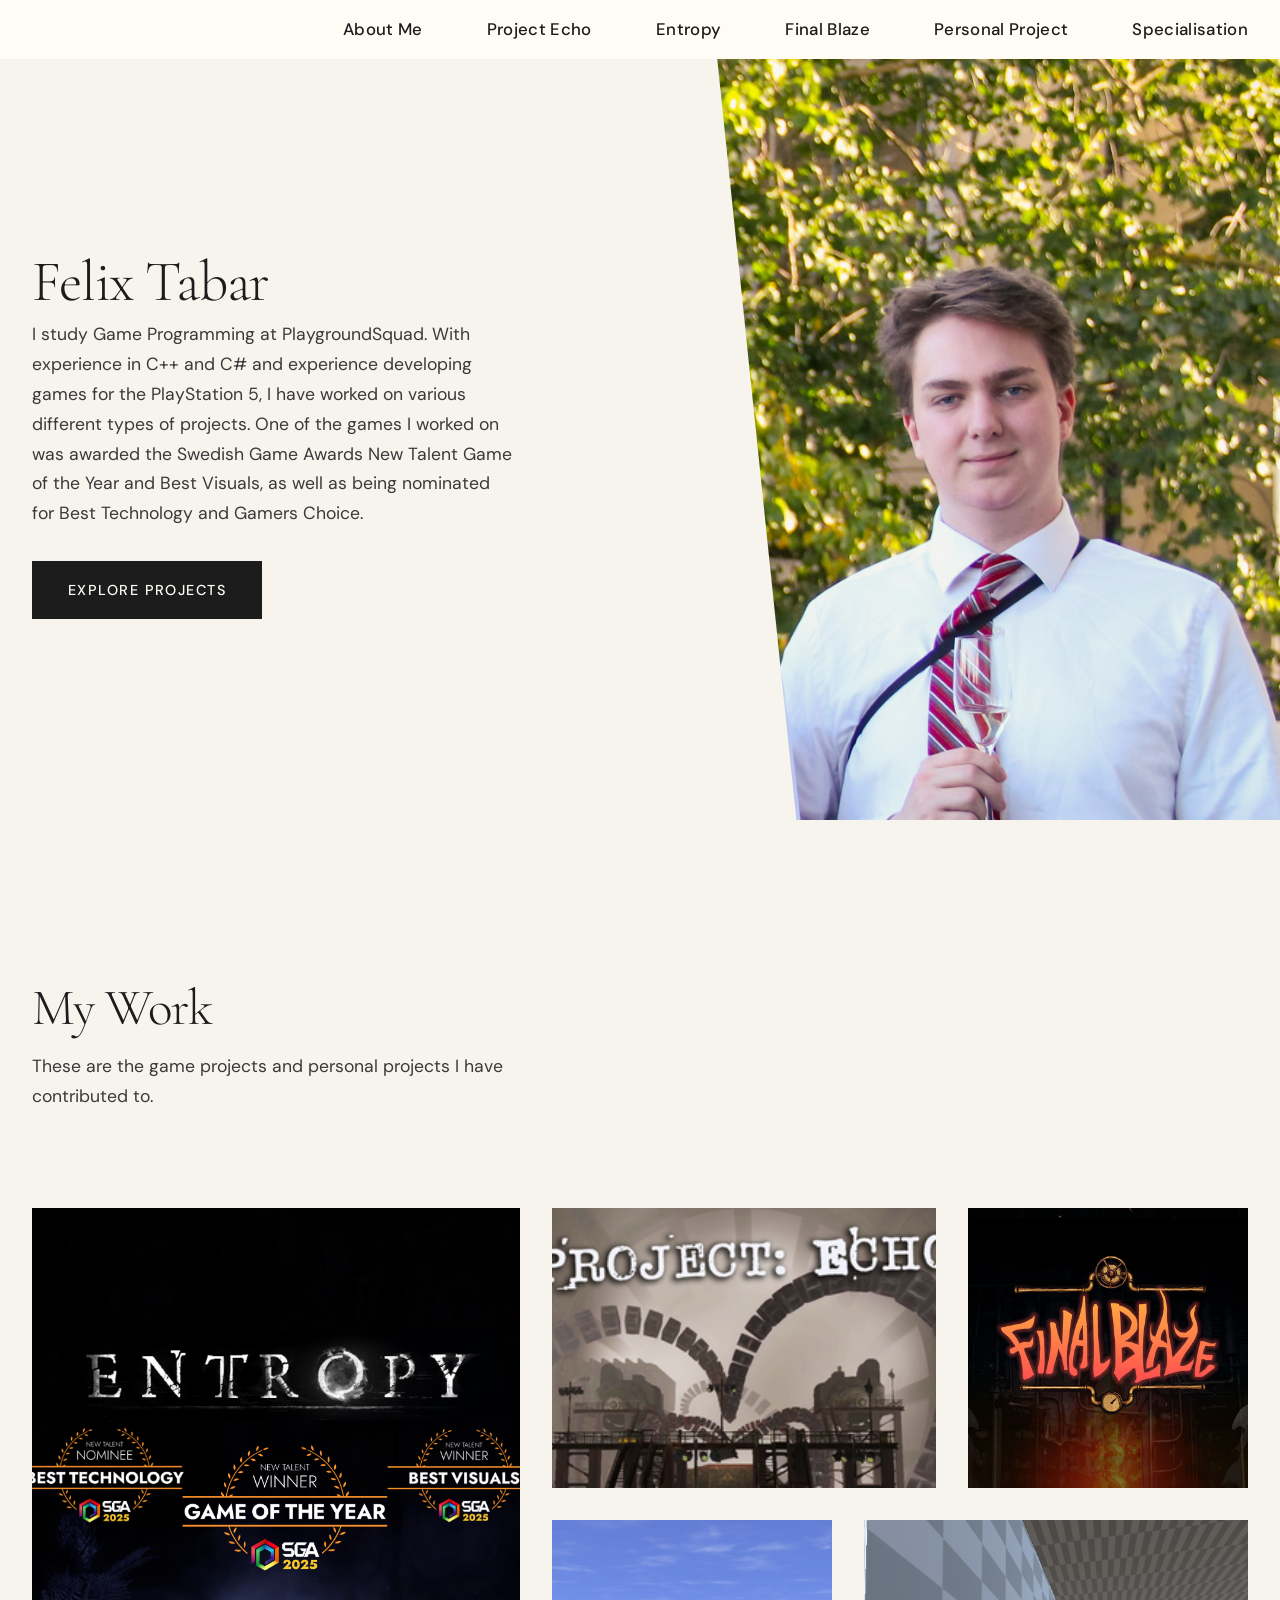
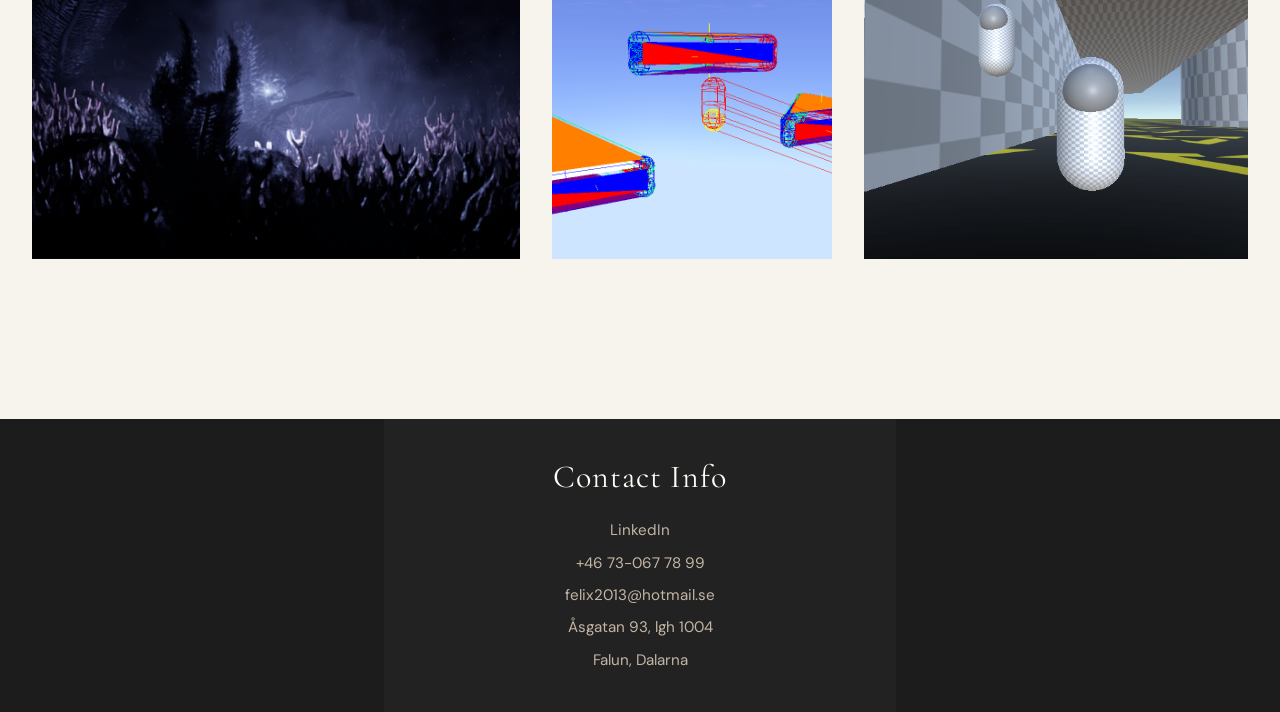
==== index.html @ aaba95ac "moved all files out from folder" ====
<!DOCTYPE html>
<html lang="en">
<head>
    <meta charset="UTF-8">
    <meta name="viewport" content="width=device-width, initial-scale=1.0">
    <title>Felix Tabar - Portfolio</title>
    
    <!-- Google Fonts -->
    <link rel="preconnect" href="https://fonts.googleapis.com">
    <link rel="preconnect" href="https://fonts.gstatic.com" crossorigin>
    <link href="https://fonts.googleapis.com/css2?family=Cormorant+Garamond:ital,wght@0,300;0,400;0,500;0,600;1,300;1,400&family=DM+Sans:ital,wght@0,400;0,500;0,600;1,400&display=swap" rel="stylesheet">
    <link rel="stylesheet" href="style.css">
    <!--

-->
</head>
<body>
    <!-- Header -->
    <header class="site-header" id="header">
        <div class="container">
            <nav class="nav-main">
                <a href="#">About Me</a>
                <a href="echo/index.html">Project Echo</a>
                <a href="entropy/index.html">Entropy</a>
                <a href="blaze/index.html">Final Blaze</a>
                <a href="personal-project/index.html">Personal Project</a>
                <a href="specialisation/index.html">Specialisation</a>
            </nav>
        </div>
    </header>
    
    <!-- Hero Section -->
    <section class="hero">
        <div class="hero-content">
            <h1 class="heading-display hero-title">
                Felix Tabar
            </h1>
            <p class="text-body hero-description">
                I study Game Programming at PlaygroundSquad.
                With experience in C++ and C# and experience developing games for the PlayStation 5, I have worked on various different types of projects.
                One of the games I worked on was awarded the Swedish Game Awards New Talent Game of the Year and Best Visuals,
                as well as being nominated for Best Technology and Gamers Choice.
            </p>
            <div class="hero-actions">
                <a href="#collections" class="btn-primary">Explore Projects</a>
            </div>
        </div>
        <div class="hero-image">
            <img src="images/felix.jpg" 
                alt="Mugshot">
        </div>
    </section>

    <!-- Collections -->
    <section class="collections" id="collections">
        <div class="container">
            <div class="section-header">
                <div class="section-header-left">
                    <h2 class="heading-display section-title">My Work</h2>
                    <p class="text-body section-subtitle">
                        These are the game projects and personal projects I have contributed to.
                    </p>
                </div>
            </div>
            
            <div class="collections-grid">
                <div class="collection-item">
                    <div class="collection-image">
                        <img src="images/entropy-banner3.png" 
                             alt="Entropy">
                    </div>
                    <a href="entropy/index.html">
                        <div class="collection-overlay">
                            <h3 class="collection-name">Entropy</h3>
                            <p class="collection-count">Second game project - Unreal Engine</p>
                        </div>
                    </a>
                </div>
                
                <div class="collection-item">
                    <div class="collection-image">
                        <img src="images/echo-banner-low.png"
                            alt="Project Echo">
                    </div>
                    <a href="echo/index.html">
                        <div class="collection-overlay">
                            <h3 class="collection-name">Project Echo</h3>
                            <p class="collection-count">First game project - TenGine</p>
                        </div>
                    </a>
                </div>
                
                <div class="collection-item">
                    <div class="collection-image">
                        <img src="images/blaze-banner2.jpg" 
                             alt="Final Blaze">
                    </div>
                    <a href="blaze/index.html">
                        <div class="collection-overlay">
                            <h3 class="collection-name">Final Blaze</h3>
                            <p class="collection-count">Third game project - Unity</p>
                        </div>
                    </a>
                </div>
                
                <div class="collection-item">
                    <div class="collection-image">
                        <img src="images/specialisation-banner.png" 
                             alt="Specialisation">
                    </div>
                    
                    <a href="specialisation/index.html">
                        <div class="collection-overlay">
                            <h3 class="collection-name">Advanced Collision</h3>
                            <p class="collection-count">Specialisation - TenGine</p>
                        </div>
                    </a>
                </div>
                
                <div class="collection-item">
                    <div class="collection-image">
                        <img src="images/personal-project-banner.png" 
                             alt="Personal Project">
                    </div>
                    <a href="personal-project/index.html">
                        <div class="collection-overlay">
                            <h3 class="collection-name">Multiplayer Movement Demo</h3>
                            <p class="collection-count">Personal Project - Unity</p>
                        </div>
                    </a>
                </div>
            </div>
        </div>
    </section>
    
    <footer class="site-footer">
            <div class="footer-brand">
                <p class="footer-logo">Contact Info</p>
                <div class="footer-contact-info">
                    <p><a href="https://www.linkedin.com/in/felix-tabar-360894291/">LinkedIn</a></p>
                    <p><a href="tel:+46730677899">+46 73-067 78 99</a></p>
                    <p><a href="mailto:felix2013@hotmail.se">felix2013@hotmail.se</a></p>
                    <p>Åsgatan 93, lgh 1004</p>
                    <p>Falun, Dalarna</p>
                </div>
            </div>
    </footer>

</body>
</html>
---- style.css ----
@charset "utf-8";

:root {
	--color-cream: #FFFBF5;
	--color-ivory: #F7F3ED;
	--color-warm-white: #FEFCF9;
	--color-gold: #B8860B;
	--color-gold-light: #D4A853;
	--color-gold-dark: #8B6914;
	--color-charcoal: #1C1C1C;
	--color-charcoal-soft: #3A3A3A;
	--color-taupe: #A69080;
	--color-taupe-light: #C4B5A5;

	--font-display: 'Cormorant Garamond', Georgia, serif;
	--font-body: 'DM Sans', -apple-system, sans-serif;

	--space-xs: 0.5rem;
	--space-sm: 1rem;
	--space-md: 2rem;
	--space-lg: 4rem;
	--space-xl: 6rem;
	--space-2xl: 10rem;
}

*,
*::before,
*::after {
	margin: 0;
	padding: 0;
	box-sizing: border-box;
}

hr
{
	border-style: solid;
	
	margin-top: var(--space-md);
	margin-bottom: var(--space-md);
	
	margin-left: var(--space-md);
	margin-right: var(--space-md);
}

html {
	scroll-behavior: smooth;
}

body {
	font-family: var(--font-body);
	font-size: 18px;
	line-height: 1.6;
	color: var(--color-charcoal);
	background-color: var(--color-cream);
	-webkit-font-smoothing: antialiased;
}

img {
	max-width: 100%;
	height: auto;
	display: block;
}

a {
	color: inherit;
	text-decoration: none;
}

/* Typography */
.heading-display {
	font-family: var(--font-display);
	font-weight: 300;
	line-height: 1.1;
	letter-spacing: -0.02em;
}

.heading-editorial {
	font-family: var(--font-display);
	font-weight: 400;
	font-style: italic;
	line-height: 1.2;
}

.text-label {
	font-family: var(--font-body);
	font-size: 0.85rem;
	font-weight: 500;
	letter-spacing: 0.15em;
	text-transform: uppercase;
	color: var(--color-taupe);
}

.text-body {
	font-family: var(--font-body);
	font-size: 1.1rem;
	line-height: 1.7;
	color: var(--color-charcoal-soft);
}

/* Layout Utilities */
.container {
	width: 100%;
	max-width: 1400px;
	margin: 0 auto;
	padding: 0 var(--space-md);
}

.container--narrow {
	max-width: 900px;
}

.container--wide {
	max-width: 1600px;
}

/* ========================================
           HEADER / NAVIGATION
======================================== */
.site-header {
	position: fixed;
	top: 0;
	left: 0;
	right: 0;
	z-index: 1000;
	padding: var(--space-xs) 0;
	/* transition: background 0.4s ease, padding 0.4s ease; */
}

.site-header::before {
	content: '';
	position: absolute;
	top: 0;
	left: 0;
	right: 0;
	bottom: 0;
	background-color: rgba(255, 251, 245, 1.0);
	z-index: -1;
}

.site-header.scrolled {
	background: rgba(255, 251, 245, 0.98);
	backdrop-filter: blur(10px);
	padding: var(--space-sm) 0;
	box-shadow: 0 1px 0 rgba(0, 0, 0, 0.05);
}

.site-header.scrolled::before {
	display: none;
}

.nav-main {
	display: flex;
	justify-content: right;

	gap: var(--space-lg);
}

.nav-main a:not(.nav-cta) {
	font-family: var(--font-body);
	font-size: 1.05rem;
	font-weight: 500;
	letter-spacing: 0.02em;
	position: relative;
	padding: var(--space-xs) 0;
	/* transition: color 0.3s ease; */
}

.nav-main a:not(.nav-cta):hover {
	color: var(--color-gold);
}

.nav-cta {
	font-family: var(--font-body);
	font-size: 0.9rem;
	font-weight: 500;
	letter-spacing: 0.1em;
	text-transform: uppercase;
	padding: 0.875rem 1.5rem;
	border: 1px solid var(--color-charcoal);
	/* transition: all 0.3s ease; */
}

.nav-cta:hover {
	background-color: var(--color-charcoal);
	color: var(--color-cream);
}

/* Mobile Menu Toggle */
.menu-toggle {
	display: none;
	flex-direction: column;
	gap: 5px;
	background: none;
	border: none;
	cursor: pointer;
	padding: 10px;
}

.menu-toggle span {
	display: block;
	width: 24px;
	height: 1.5px;
	background-color: var(--color-charcoal);
	/* transition: all 0.3s ease; */
}

/* ========================================
           HERO SECTION
        ======================================== */
.hero {
	min-height: 600px;
	max-height: 820px;
	height: 100vh;
	display: grid;
	grid-template-columns: 1fr 0.8fr;
	background-color: var(--color-ivory);
	overflow: hidden;
}

.hero-content {
	display: flex;
	flex-direction: column;
	justify-content: center;
	padding: var(--space-md) var(--space-lg);
	padding-left: max(var(--space-md), calc((100vw - 1400px) / 2 + var(--space-md)));
}

.hero-title {
	font-size: clamp(2.5rem, 4.5vw, 4rem);
	margin-bottom: var(--space-sm);
	/* opacity: 0; */
	transform: translateY(30px);
	/* animation: fadeUp 0.8s ease forwards;
	animation-delay: 0.5s; */
}

.hero-title em {
	font-style: italic;
	color: var(--color-gold);
}

.hero-description {
	max-width: 480px;
	margin-bottom: var(--space-md);
	/* opacity: 0; */
	transform: translateY(20px);
	/* animation: fadeUp 0.8s ease forwards;
	animation-delay: 0.7s; */
}

.hero-actions {
	display: flex;
	align-items: center;
	gap: var(--space-md);
	/* opacity: 0; */
	transform: translateY(20px);
	/* animation: fadeUp 0.8s ease forwards;
	animation-delay: 0.9s; */
}

.btn-primary {
	display: inline-flex;
	align-items: center;
	gap: var(--space-sm);
	font-family: var(--font-body);
	font-size: 0.9rem;
	font-weight: 500;
	letter-spacing: 0.1em;
	text-transform: uppercase;
	padding: 1.1rem 2.25rem;
	background-color: var(--color-charcoal);
	color: var(--color-cream);
	border: none;
	cursor: pointer;
	/* transition: all 0.3s ease; */
}

.btn-primary:hover {
	background-color: var(--color-gold-dark);
}

.btn-text {
	font-family: var(--font-body);
	font-size: 1rem;
	font-weight: 500;
	color: var(--color-charcoal);
	position: relative;
}

.btn-text::after {
	content: '→';
	margin-left: 0.5rem;
	/* transition: margin-left 0.3s ease; */
}

.btn-text:hover::after {
	margin-left: 0.75rem;
}

.hero-image {
	display: flex;
	align-items: center;
	overflow: hidden;
	clip-path: polygon(0 0, 100% 0, 100% 100%, 15% 100%);
}

.hero-slide.active {
	opacity: 1;
}

.hero-slide img {
	width: 100%;
	height: 100%;
	object-fit: cover;
}

.hero-image-overlay {
	position: absolute;
	bottom: var(--space-lg);
	left: var(--space-lg);
	background-color: var(--color-warm-white);
	padding: var(--space-md);
	max-width: 280px;
	z-index: 10;
	/* opacity: 0; */
	transform: translateY(20px);
	/* animation: fadeUp 0.8s ease forwards;
	animation-delay: 1.1s; */
}

.overlay-title {
	font-family: var(--font-display);
	font-size: 1.4rem;
	font-weight: 400;
	margin-bottom: var(--space-xs);
	/* transition: opacity 0.5s ease; */
}

.overlay-price {
	font-family: var(--font-body);
	font-size: 1rem;
	color: var(--color-gold);
	font-weight: 500;
	/* transition: opacity 0.5s ease; */
}

@keyframes fadeUp {
	to {
		opacity: 1;
		transform: translateY(0);
	}
}

/* ========================================
           COLLECTIONS SECTION
======================================== */
.collections {
	padding: var(--space-2xl) 0;
	background-color: var(--color-ivory);
}

.section-header {
	display: flex;
	justify-content: space-between;
	align-items: flex-end;
	margin-bottom: var(--space-xl);
}

.section-header-left {
	max-width: 500px;
}

.section-title {
	font-size: clamp(2.25rem, 4vw, 3.5rem);
	margin-bottom: var(--space-sm);
}

.section-subtitle {
	color: var(--color-charcoal-soft);
}

/* Asymmetric Masonry Grid */
.collections-grid {
	display: grid;
	grid-template-columns: repeat(12, 1fr);
	grid-template-rows: repeat(2, auto);
	gap: var(--space-md);
}

.collection-item {
	position: relative;
	overflow: hidden;
	cursor: pointer;
}

.collection-item:nth-child(1) {
	grid-column: 1 / 6;
	grid-row: 1 / 3;
}

.collection-item:nth-child(2) {
	grid-column: 6 / 10;
	grid-row: 1 / 2;
}

.collection-item:nth-child(3) {
	grid-column: 10 / 13;
	grid-row: 1 / 2;
}

.collection-item:nth-child(4) {
	grid-column: 6 / 9;
	grid-row: 2 / 3;
}

.collection-item:nth-child(5) {
	grid-column: 9 / 13;
	grid-row: 2 / 3;
}

.collection-image {
	width: 100%;
	height: 100%;
	min-height: 280px;
	overflow: hidden;
}

.collection-item:nth-child(1) .collection-image {
	min-height: 600px;
}

.collection-image img {
	width: 100%;
	height: 100%;
	object-fit: cover;
	transition: transform 0.6s ease;
}

.collection-item:hover .collection-image img {
	transform: scale(1.05);
}

.collection-overlay {
	position: absolute;
	inset: 0;
	background: linear-gradient(to top, rgba(28, 28, 28, 0.7) 0%, transparent 60%);
	display: flex;
	flex-direction: column;
	justify-content: flex-end;
	padding: var(--space-md);
	opacity: 0;
	transition: opacity 0.4s ease;
}

.collection-item:hover .collection-overlay {
	opacity: 1;
}

.collection-name {
	font-family: var(--font-display);
	font-size: 1.75rem;
	font-weight: 400;
	color: var(--color-cream);
	margin-bottom: var(--space-xs);
}

.collection-count {
	font-size: 0.9rem;
	color: var(--color-taupe-light);
	letter-spacing: 0.05em;
}

/* ========================================
           FOOTER - 4 Column Layout
        ======================================== */
.site-footer {
	background: linear-gradient(90deg,
			#1C1C1C 0%,
			#1C1C1C 30%,
			#222222 30%,
			#222222 70%,
			#1C1C1C 70%,
			#1C1C1C 100%);
	color: var(--color-cream);
	padding: var(--space-md) 0 var(--space-md);
	
	display: flex;
	justify-content: center;
}

.footer-brand {
	text-align: center;
}

.footer-logo {
	font-family: var(--font-display);
	font-size: 2rem;
	font-weight: 400;
	letter-spacing: 0.03em;
	margin-bottom: var(--space-sm);
}

.footer-logo span {
	color: var(--color-gold-light);
}

.footer-tagline {
	font-size: 1rem;
	color: var(--color-taupe);
	line-height: 1.7;
	margin-bottom: var(--space-md);
}

.footer-contact-info p {
	font-size: 0.95rem;
	color: var(--color-taupe-light);
	margin-bottom: var(--space-xs);
}

.footer-contact-info a {
	color: var(--color-taupe-light);
	/* transition: color 0.3s ease; */
}

.footer-contact-info a:hover {
	color: var(--color-gold-light);
}

/* ========================================
           RESPONSIVE STYLES
======================================== */
@media (max-width: 1200px) {
	.hero {
		grid-template-columns: 1fr 1fr;
	}

	.hero-content {
		padding: var(--space-md) var(--space-md);
		padding-left: var(--space-lg);
	}

	.collections-grid {
		grid-template-columns: repeat(6, 1fr);
	}

	.collection-item:nth-child(1) {
		grid-column: 1 / 4;
		grid-row: 1 / 2;
	}

	.collection-item:nth-child(2) {
		grid-column: 4 / 7;
		grid-row: 1 / 2;
	}

	.collection-item:nth-child(3) {
		grid-column: 1 / 3;
		grid-row: 2 / 3;
	}

	.collection-item:nth-child(4) {
		grid-column: 3 / 5;
		grid-row: 2 / 3;
	}

	.collection-item:nth-child(5) {
		grid-column: 5 / 7;
		grid-row: 2 / 3;
	}

	.collection-item:nth-child(1) .collection-image {
		min-height: 350px;
	}
}

@media (max-width: 1100px) {
	.logo {
		font-size: 1.5rem;
	}

	.nav-main {
		gap: var(--space-md);
	}

	.nav-main a:not(.nav-cta) {
		font-size: 0.85rem;
	}

	.nav-cta {
		font-size: 0.75rem;
		padding: 0.7rem 1rem;
	}

	.craft-stats {
		gap: var(--space-md);
		padding: var(--space-sm) var(--space-md);
		left: var(--space-md);
		right: var(--space-md);
	}
}

@media (max-width: 860px) {
	.nav-main {
		display: none;
	}

	.menu-toggle {
		display: flex;
	}

	.hero {
		grid-template-columns: 1fr;
		height: auto;
		max-height: none;
	}

	.hero-content {
		padding: calc(var(--space-lg) + 60px) var(--space-md) var(--space-lg);
		order: 2;
	}

	.hero-image {
		order: 1;
		height: 400px;
		clip-path: none;
	}

	.hero-image-overlay {
		display: none;
	}

	.featured-grid,
	.story-grid,
	.craft-grid,
	.contact-grid {
		grid-template-columns: 1fr;
	}

	.featured-content {
		padding-right: 0;
		order: 2;
	}

	.featured-image-wrapper {
		order: 1;
	}

	.story-content {
		padding-right: 0;
	}

	.craft-content {
		order: 2;
	}

	.craft-image-wrapper {
		order: 1;
	}

	.craft-stats {
		position: static;
		margin-top: var(--space-md);
		justify-content: center;
	}

	.testimonials-grid {
		grid-template-columns: 1fr;
		gap: var(--space-md);
	}

	.contact-content {
		padding-right: 0;
	}

	.footer-grid {
		grid-template-columns: 1fr 1fr;
		gap: var(--space-lg);
	}

	.footer-brand {
		grid-column: 1 / -1;
		padding-right: 0;
	}

	.footer-bottom {
		flex-direction: column;
		gap: var(--space-md);
		text-align: center;
	}
}

@media (max-width: 768px) {
	.collections-grid {
		grid-template-columns: 1fr 1fr;
	}

	.collection-item:nth-child(1) {
		grid-column: 1 / -1;
		grid-row: auto;
	}

	.collection-item:nth-child(2),
	.collection-item:nth-child(3),
	.collection-item:nth-child(4),
	.collection-item:nth-child(5) {
		grid-column: auto;
		grid-row: auto;
	}

	.collection-item:nth-child(1) .collection-image {
		min-height: 300px;
	}

	.collection-overlay {
		opacity: 1;
	}

	.story-images {
		grid-template-columns: 1fr;
		gap: var(--space-sm);
	}

	.story-image:first-child {
		margin-top: 0;
	}

	.section-header {
		flex-direction: column;
		align-items: flex-start;
		gap: var(--space-md);
	}

	.testimonials-grid {
		grid-template-columns: repeat(2, 1fr);
	}

	.testimonial-card:nth-child(3) {
		grid-column: 1 / -1;
	}
}

@media (max-width: 576px) {
	:root {
		--space-lg: 3rem;
		--space-xl: 4rem;
		--space-2xl: 6rem;
	}

	.hero-actions {
		flex-direction: column;
		align-items: flex-start;
	}

	.collections-grid {
		grid-template-columns: 1fr;
	}

	.collection-item:nth-child(n) {
		grid-column: 1;
	}

	.craft-stats {
		flex-direction: column;
		gap: var(--space-md);
	}

	.testimonials-grid {
		grid-template-columns: 1fr;
	}

	.testimonial-card:nth-child(3) {
		grid-column: auto;
	}

	.footer-grid {
		grid-template-columns: 1fr;
	}
}

/* Mobile Navigation */
.mobile-nav {
	position: fixed;
	top: 0;
	right: -100%;
	width: 100%;
	max-width: 400px;
	height: 100vh;
	height: 100dvh;
	background-color: var(--color-warm-white);
	z-index: 2000;
	padding: var(--space-xl) var(--space-md);
	/* transition: right 0.4s ease; */
	display: flex;
	flex-direction: column;
	overflow-y: auto;
	overscroll-behavior: contain;
}

.mobile-nav.active {
	right: 0;
}

.mobile-nav-close {
	position: absolute;
	top: var(--space-md);
	right: var(--space-md);
	background: none;
	border: none;
	font-size: 1.5rem;
	cursor: pointer;
	color: var(--color-charcoal);
}

.mobile-nav-links {
	list-style: none;
	margin-top: var(--space-xl);
}

.mobile-nav-links li {
	margin-bottom: var(--space-md);
}

.mobile-nav-links a {
	font-family: var(--font-display);
	font-size: 2rem;
	font-weight: 400;
	color: var(--color-charcoal);
	/* transition: color 0.3s ease; */
}

.mobile-nav-links a:hover {
	color: var(--color-gold);
}

.mobile-nav-cta {
	margin-top: var(--space-xl);
	padding-bottom: var(--space-md);
}

.mobile-overlay {
	position: fixed;
	inset: 0;
	background-color: rgba(0, 0, 0, 0.4);
	z-index: 1999;
	opacity: 0;
	visibility: hidden;
	/* transition: opacity 0.4s ease, visibility 0.4s ease; */
}

.mobile-overlay.active {
	opacity: 1;
	visibility: visible;
}
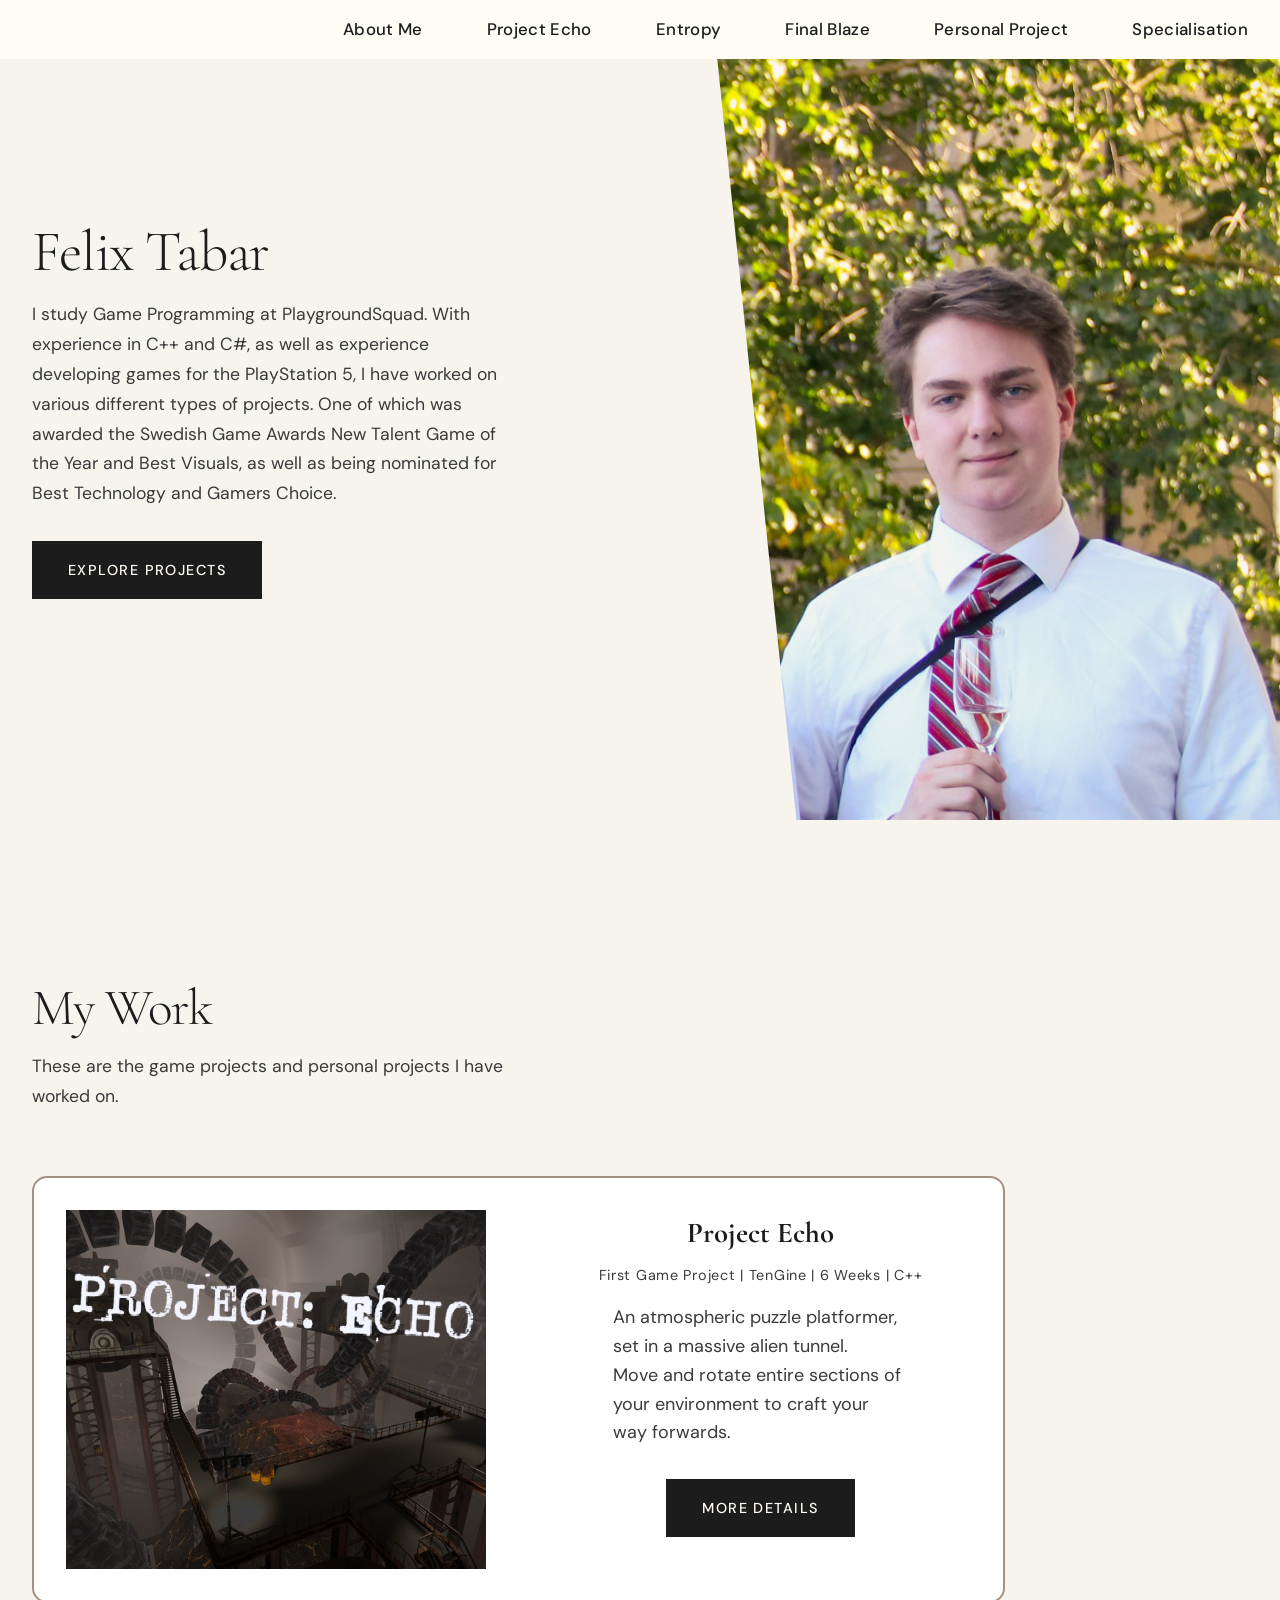
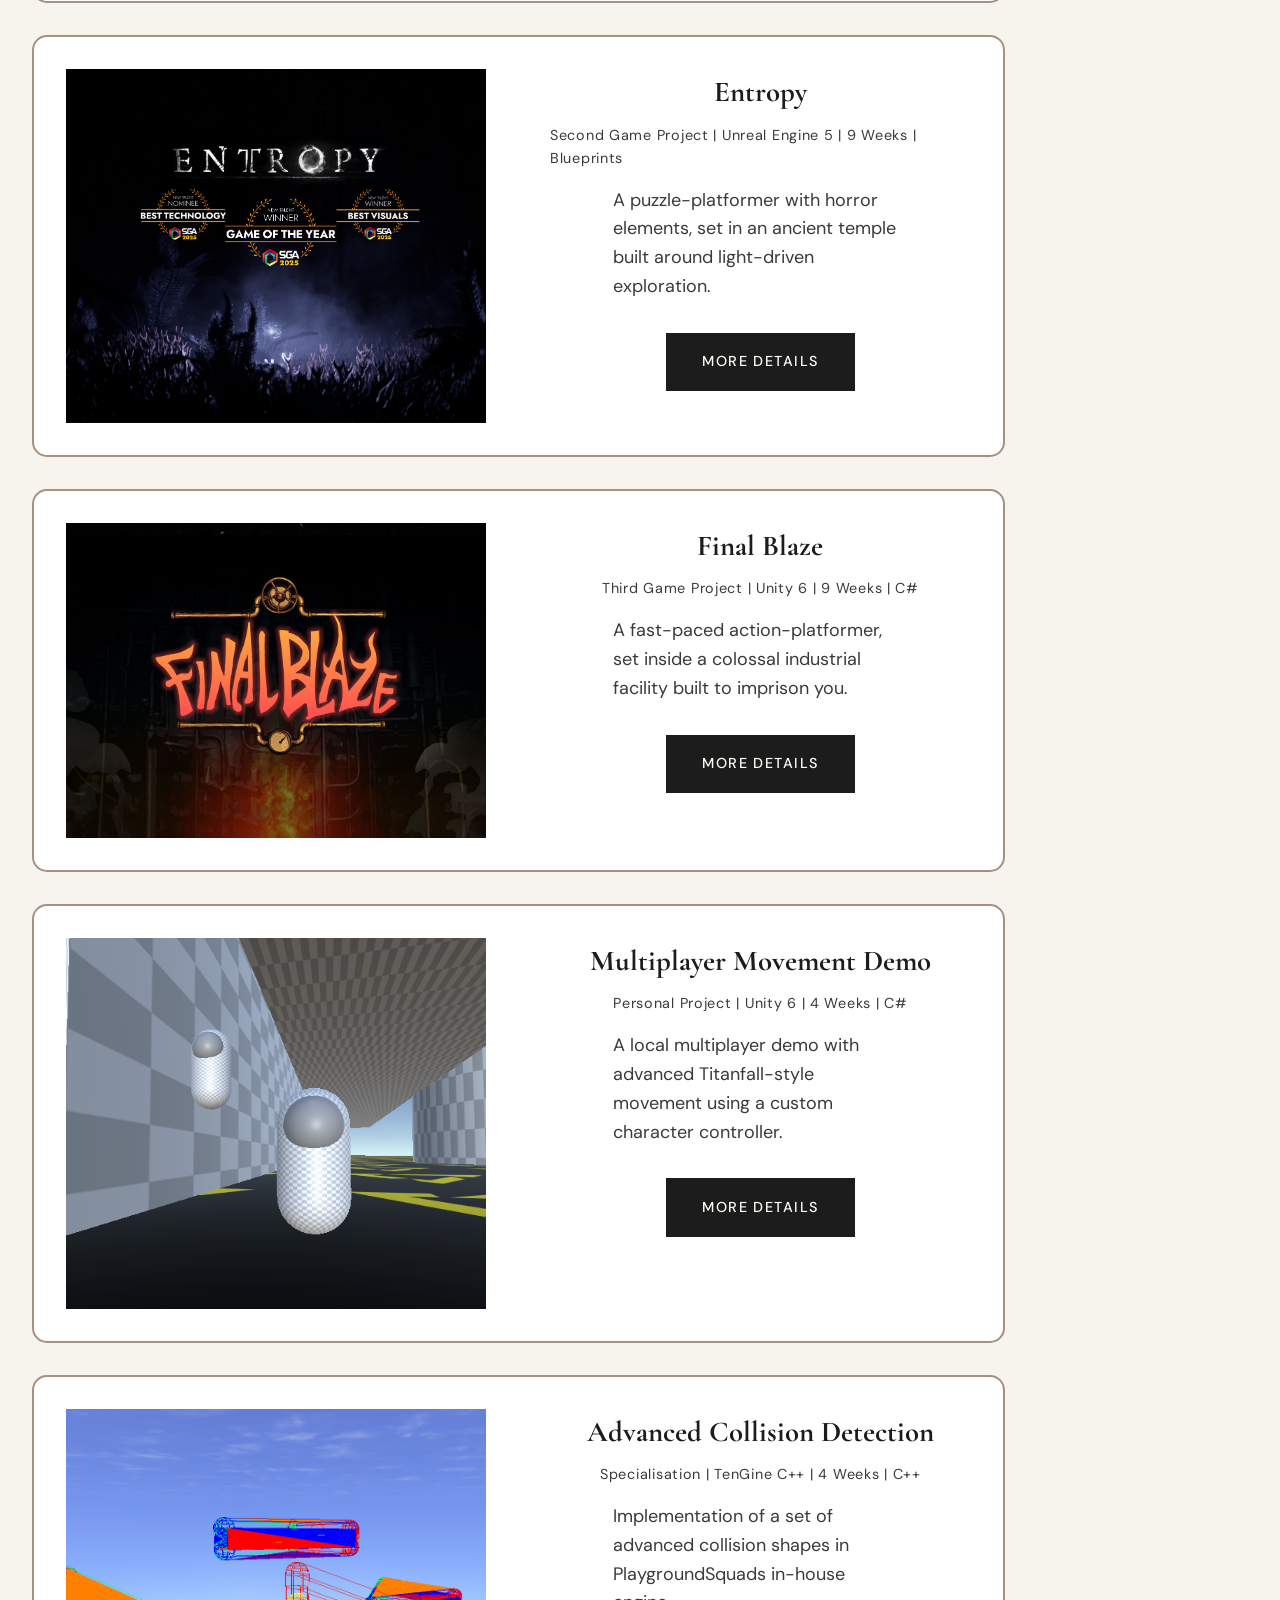
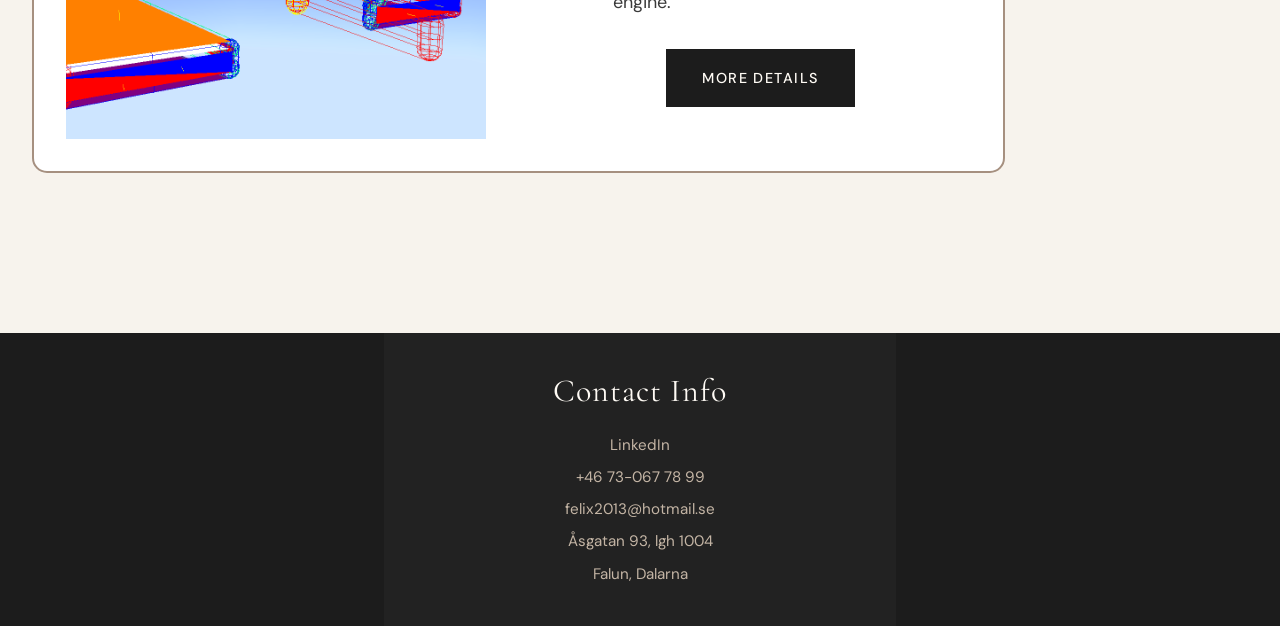
==== commit 436e6053: "restructured initial page, minor changes to others" ====
--- a/index.html
+++ b/index.html
@@ -37,8 +37,8 @@
             </h1>
             <p class="text-body hero-description">
                 I study Game Programming at PlaygroundSquad.
-                With experience in C++ and C# and experience developing games for the PlayStation 5, I have worked on various different types of projects.
-                One of the games I worked on was awarded the Swedish Game Awards New Talent Game of the Year and Best Visuals,
+                With experience in C++ and C#, as well as experience developing games for the PlayStation 5, I have worked on various different types of projects.
+                One of which was awarded the Swedish Game Awards New Talent Game of the Year and Best Visuals,
                 as well as being nominated for Best Technology and Gamers Choice.
             </p>
             <div class="hero-actions">
@@ -58,78 +58,156 @@
                 <div class="section-header-left">
                     <h2 class="heading-display section-title">My Work</h2>
                     <p class="text-body section-subtitle">
-                        These are the game projects and personal projects I have contributed to.
+                        These are the game projects and personal projects I have worked on.
                     </p>
                 </div>
             </div>
             
             <div class="collections-grid">
-                <div class="collection-item">
-                    <div class="collection-image">
-                        <img src="images/entropy-banner3.png" 
-                             alt="Entropy">
-                    </div>
-                    <a href="entropy/index.html">
-                        <div class="collection-overlay">
-                            <h3 class="collection-name">Entropy</h3>
-                            <p class="collection-count">Second game project - Unreal Engine</p>
-                        </div>
-                    </a>
-                </div>
-                
-                <div class="collection-item">
-                    <div class="collection-image">
-                        <img src="images/echo-banner-low.png"
-                            alt="Project Echo">
-                    </div>
-                    <a href="echo/index.html">
-                        <div class="collection-overlay">
-                            <h3 class="collection-name">Project Echo</h3>
-                            <p class="collection-count">First game project - TenGine</p>
-                        </div>
-                    </a>
-                </div>
-                
-                <div class="collection-item">
-                    <div class="collection-image">
-                        <img src="images/blaze-banner2.jpg" 
-                             alt="Final Blaze">
-                    </div>
-                    <a href="blaze/index.html">
-                        <div class="collection-overlay">
-                            <h3 class="collection-name">Final Blaze</h3>
-                            <p class="collection-count">Third game project - Unity</p>
-                        </div>
-                    </a>
-                </div>
-                
-                <div class="collection-item">
-                    <div class="collection-image">
-                        <img src="images/specialisation-banner.png" 
-                             alt="Specialisation">
-                    </div>
-                    
-                    <a href="specialisation/index.html">
-                        <div class="collection-overlay">
-                            <h3 class="collection-name">Advanced Collision</h3>
-                            <p class="collection-count">Specialisation - TenGine</p>
-                        </div>
-                    </a>
-                </div>
-                
-                <div class="collection-item">
-                    <div class="collection-image">
-                        <img src="images/personal-project-banner.png" 
-                             alt="Personal Project">
-                    </div>
-                    <a href="personal-project/index.html">
-                        <div class="collection-overlay">
-                            <h3 class="collection-name">Multiplayer Movement Demo</h3>
-                            <p class="collection-count">Personal Project - Unity</p>
-                        </div>
-                    </a>
-                </div>
-            </div>
+
+    <div class="collection-item">
+
+        <a href="echo/index.html" class="collection-media">
+            <div class="collection-image">
+                <img src="images/echo-banner.jpg" alt="Project Echo">
+            </div>
+
+            <div class="collection-overlay">
+                <h3 class="collection-name">Project Echo</h3>
+                <p class="collection-count">Click for longer in-depth breakdown</p>
+            </div>
+        </a>
+
+        <div class="collection-text">
+            <h3 class="collection-title">Project Echo</h3>
+            <p class="collection-subtitle">First Game Project | TenGine | 6 Weeks | C++</p>
+
+            <p class="collection-description">
+                An atmospheric puzzle platformer, set in a massive alien tunnel.
+                <br>
+                Move and rotate entire sections of your environment to craft your way forwards.
+            </p>
+
+            <div>
+                <a href="echo/index.html" class="btn-collection">More Details</a>
+            </div>
+        </div>
+
+    </div>
+
+    <div class="collection-item">
+
+        <a href="entropy/index.html" class="collection-media">
+            <div class="collection-image">
+                <img src="images/entropy-banner3.png" alt="Entropy">
+            </div>
+
+            <div class="collection-overlay">
+                <h3 class="collection-name">Entropy</h3>
+                <p class="collection-count">Click for longer in-depth breakdown</p>
+            </div>
+        </a>
+
+        <div class="collection-text">
+            <h3 class="collection-title">Entropy</h3>
+            <p class="collection-subtitle">Second Game Project | Unreal Engine 5 | 9 Weeks | Blueprints</p>
+
+            <p class="collection-description">
+                A puzzle-platformer with horror elements, set in an ancient temple built around light-driven exploration.
+            </p>
+
+            <div>
+                <a href="entropy/index.html" class="btn-collection">More Details</a>
+            </div>
+        </div>
+
+    </div>
+
+    <div class="collection-item">
+
+        <a href="blaze/index.html" class="collection-media">
+            <div class="collection-image">
+                <img src="images/blaze-banner2.jpg" alt="Final Blaze">
+            </div>
+
+            <div class="collection-overlay">
+                <h3 class="collection-name">Final Blaze</h3>
+                <p class="collection-count">Click for longer in-depth breakdown</p>
+            </div>
+        </a>
+
+        <div class="collection-text">
+            <h3 class="collection-title">Final Blaze</h3>
+            <p class="collection-subtitle">Third Game Project | Unity 6 | 9 Weeks | C#</p>
+
+            <p class="collection-description">
+                A fast-paced action-platformer, set inside a colossal industrial facility built to imprison you.
+            </p>
+
+            <div>
+                <a href="blaze/index.html" class="btn-collection">More Details</a>
+            </div>
+        </div>
+
+    </div>
+
+    <div class="collection-item">
+
+        <a href="personal-project/index.html" class="collection-media">
+            <div class="collection-image">
+                <img src="images/personal-project-banner.png" alt="Personal Project">
+            </div>
+
+            <div class="collection-overlay">
+                <h3 class="collection-name">Multiplayer Movement Demo</h3>
+                <p class="collection-count">Click for longer in-depth breakdown</p>
+            </div>
+        </a>
+
+        <div class="collection-text">
+            <h3 class="collection-title">Multiplayer Movement Demo</h3>
+            <p class="collection-subtitle">Personal Project | Unity 6 | 4 Weeks | C#</p>
+
+            <p class="collection-description">
+                A local multiplayer demo with advanced Titanfall-style movement using a custom character controller.
+            </p>
+
+            <div>
+                <a href="personal-project/index.html" class="btn-collection">More Details</a>
+            </div>
+        </div>
+
+    </div>
+
+    <div class="collection-item">
+
+        <a href="specialisation/index.html" class="collection-media">
+            <div class="collection-image">
+                <img src="images/specialisation-banner.png" alt="Specialisation">
+            </div>
+
+            <div class="collection-overlay">
+                <h3 class="collection-name">Advanced Collision Detection</h3>
+                <p class="collection-count">Click for longer in-depth breakdown</p>
+            </div>
+        </a>
+
+        <div class="collection-text">
+            <h3 class="collection-title">Advanced Collision Detection</h3>
+            <p class="collection-subtitle">Specialisation | TenGine C++ | 4 Weeks | C++</p>
+
+            <p class="collection-description">
+                Implementation of a set of advanced collision shapes in PlaygroundSquads in-house engine.
+            </p>
+
+            <div>
+                <a href="specialisation/index.html" class="btn-collection">More Details</a>
+            </div>
+        </div>
+
+    </div>
+
+</div>
         </div>
     </section>
     
--- a/style.css
+++ b/style.css
@@ -185,25 +185,6 @@
 	color: var(--color-cream);
 }
 
-/* Mobile Menu Toggle */
-.menu-toggle {
-	display: none;
-	flex-direction: column;
-	gap: 5px;
-	background: none;
-	border: none;
-	cursor: pointer;
-	padding: 10px;
-}
-
-.menu-toggle span {
-	display: block;
-	width: 24px;
-	height: 1.5px;
-	background-color: var(--color-charcoal);
-	/* transition: all 0.3s ease; */
-}
-
 /* ========================================
            HERO SECTION
         ======================================== */
@@ -228,10 +209,10 @@
 .hero-title {
 	font-size: clamp(2.5rem, 4.5vw, 4rem);
 	margin-bottom: var(--space-sm);
-	/* opacity: 0; */
+	opacity: 0;
 	transform: translateY(30px);
-	/* animation: fadeUp 0.8s ease forwards;
-	animation-delay: 0.5s; */
+	animation: fadeUp 0.8s ease forwards;
+	animation-delay: 0.3s;
 }
 
 .hero-title em {
@@ -242,20 +223,20 @@
 .hero-description {
 	max-width: 480px;
 	margin-bottom: var(--space-md);
-	/* opacity: 0; */
+	opacity: 0;
 	transform: translateY(20px);
-	/* animation: fadeUp 0.8s ease forwards;
-	animation-delay: 0.7s; */
+	animation: fadeUp 0.4s ease forwards;
+	animation-delay: 0.4s;
 }
 
 .hero-actions {
 	display: flex;
 	align-items: center;
 	gap: var(--space-md);
-	/* opacity: 0; */
+	opacity: 0;
 	transform: translateY(20px);
-	/* animation: fadeUp 0.8s ease forwards;
-	animation-delay: 0.9s; */
+	animation: fadeUp 0.6s ease forwards;
+	animation-delay: 0.6s;
 }
 
 .btn-primary {
@@ -272,7 +253,7 @@
 	color: var(--color-cream);
 	border: none;
 	cursor: pointer;
-	/* transition: all 0.3s ease; */
+	transition: all 0.2s ease;
 }
 
 .btn-primary:hover {
@@ -363,7 +344,7 @@
 	display: flex;
 	justify-content: space-between;
 	align-items: flex-end;
-	margin-bottom: var(--space-xl);
+	margin-bottom: var(--space-lg);
 }
 
 .section-header-left {
@@ -379,54 +360,34 @@
 	color: var(--color-charcoal-soft);
 }
 
-/* Asymmetric Masonry Grid */
 .collections-grid {
-	display: grid;
-	grid-template-columns: repeat(12, 1fr);
-	grid-template-rows: repeat(2, auto);
+	display: flex;
+	flex-direction: column;
 	gap: var(--space-md);
 }
 
 .collection-item {
+	display: flex;
+	gap: var(--space-lg);
+	align-items: stretch;
+	border: 2px solid var(--color-taupe);
+	max-width: 80%;
+	border-radius: 15px;
+	padding: var(--space-md);
+	background: white;
+}
+
+.collection-media {
 	position: relative;
+	display: block;
+	width: 420px;
+	flex-shrink: 0;
 	overflow: hidden;
-	cursor: pointer;
-}
-
-.collection-item:nth-child(1) {
-	grid-column: 1 / 6;
-	grid-row: 1 / 3;
-}
-
-.collection-item:nth-child(2) {
-	grid-column: 6 / 10;
-	grid-row: 1 / 2;
-}
-
-.collection-item:nth-child(3) {
-	grid-column: 10 / 13;
-	grid-row: 1 / 2;
-}
-
-.collection-item:nth-child(4) {
-	grid-column: 6 / 9;
-	grid-row: 2 / 3;
-}
-
-.collection-item:nth-child(5) {
-	grid-column: 9 / 13;
-	grid-row: 2 / 3;
 }
 
 .collection-image {
 	width: 100%;
 	height: 100%;
-	min-height: 280px;
-	overflow: hidden;
-}
-
-.collection-item:nth-child(1) .collection-image {
-	min-height: 600px;
 }
 
 .collection-image img {
@@ -436,7 +397,7 @@
 	transition: transform 0.6s ease;
 }
 
-.collection-item:hover .collection-image img {
+.collection-media:hover img {
 	transform: scale(1.05);
 }
 
@@ -452,7 +413,7 @@
 	transition: opacity 0.4s ease;
 }
 
-.collection-item:hover .collection-overlay {
+.collection-media:hover .collection-overlay {
 	opacity: 1;
 }
 
@@ -470,9 +431,57 @@
 	letter-spacing: 0.05em;
 }
 
+.collection-text {
+	display: flex;
+	max-width: 600px;
+	flex-direction: column;
+	align-items: center;
+}
+
+.collection-title {
+	font-family: var(--font-display);
+	font-size: 1.8rem;
+	margin-bottom: var(--space-xs);
+}
+
+.collection-subtitle {
+	font-size: 0.9rem;
+	letter-spacing: 0.05em;
+	color: var(--color-charcoal-soft);
+	margin-bottom: var(--space-sm);
+}
+
+.collection-description {
+	max-width: 70%;
+	line-height: 1.6;
+	color: var(--color-charcoal-soft);
+}
+
+.btn-collection {
+	display: inline-flex;
+	align-items: center;
+	gap: var(--space-sm);
+	font-family: var(--font-body);
+	font-size: 0.9rem;
+	font-weight: 500;
+	letter-spacing: 0.1em;
+	text-transform: uppercase;
+	padding: 1.1rem 2.25rem;
+	background-color: var(--color-charcoal);
+	color: var(--color-cream);
+	border: none;
+
+	margin: var(--space-md);
+}
+
+.btn-collection:hover {
+	background-color: var(--color-gold-dark);
+	transition: 0.3s;
+}
+
 /* ========================================
-           FOOTER - 4 Column Layout
-        ======================================== */
+         	  FOOTER
+======================================== */
 .site-footer {
 	background: linear-gradient(90deg,
 			#1C1C1C 0%,
@@ -538,39 +547,6 @@
 		padding: var(--space-md) var(--space-md);
 		padding-left: var(--space-lg);
 	}
-
-	.collections-grid {
-		grid-template-columns: repeat(6, 1fr);
-	}
-
-	.collection-item:nth-child(1) {
-		grid-column: 1 / 4;
-		grid-row: 1 / 2;
-	}
-
-	.collection-item:nth-child(2) {
-		grid-column: 4 / 7;
-		grid-row: 1 / 2;
-	}
-
-	.collection-item:nth-child(3) {
-		grid-column: 1 / 3;
-		grid-row: 2 / 3;
-	}
-
-	.collection-item:nth-child(4) {
-		grid-column: 3 / 5;
-		grid-row: 2 / 3;
-	}
-
-	.collection-item:nth-child(5) {
-		grid-column: 5 / 7;
-		grid-row: 2 / 3;
-	}
-
-	.collection-item:nth-child(1) .collection-image {
-		min-height: 350px;
-	}
 }
 
 @media (max-width: 1100px) {
@@ -591,11 +567,20 @@
 		padding: 0.7rem 1rem;
 	}
 
-	.craft-stats {
-		gap: var(--space-md);
-		padding: var(--space-sm) var(--space-md);
-		left: var(--space-md);
-		right: var(--space-md);
+	.collection-item {
+		flex-direction: column;
+	}
+
+	.collection-media {
+		width: 100%;
+	}
+
+	.collection-image {
+		height: 50%;
+	}
+
+	.collection-text {
+		align-items: flex-start;
 	}
 }
 
@@ -636,38 +621,6 @@
 		grid-template-columns: 1fr;
 	}
 
-	.featured-content {
-		padding-right: 0;
-		order: 2;
-	}
-
-	.featured-image-wrapper {
-		order: 1;
-	}
-
-	.story-content {
-		padding-right: 0;
-	}
-
-	.craft-content {
-		order: 2;
-	}
-
-	.craft-image-wrapper {
-		order: 1;
-	}
-
-	.craft-stats {
-		position: static;
-		margin-top: var(--space-md);
-		justify-content: center;
-	}
-
-	.testimonials-grid {
-		grid-template-columns: 1fr;
-		gap: var(--space-md);
-	}
-
 	.contact-content {
 		padding-right: 0;
 	}
@@ -675,11 +628,6 @@
 	.footer-grid {
 		grid-template-columns: 1fr 1fr;
 		gap: var(--space-lg);
-	}
-
-	.footer-brand {
-		grid-column: 1 / -1;
-		padding-right: 0;
 	}
 
 	.footer-bottom {
@@ -729,14 +677,6 @@
 		align-items: flex-start;
 		gap: var(--space-md);
 	}
-
-	.testimonials-grid {
-		grid-template-columns: repeat(2, 1fr);
-	}
-
-	.testimonial-card:nth-child(3) {
-		grid-column: 1 / -1;
-	}
 }
 
 @media (max-width: 576px) {
@@ -757,19 +697,6 @@
 
 	.collection-item:nth-child(n) {
 		grid-column: 1;
-	}
-
-	.craft-stats {
-		flex-direction: column;
-		gap: var(--space-md);
-	}
-
-	.testimonials-grid {
-		grid-template-columns: 1fr;
-	}
-
-	.testimonial-card:nth-child(3) {
-		grid-column: auto;
 	}
 
 	.footer-grid {
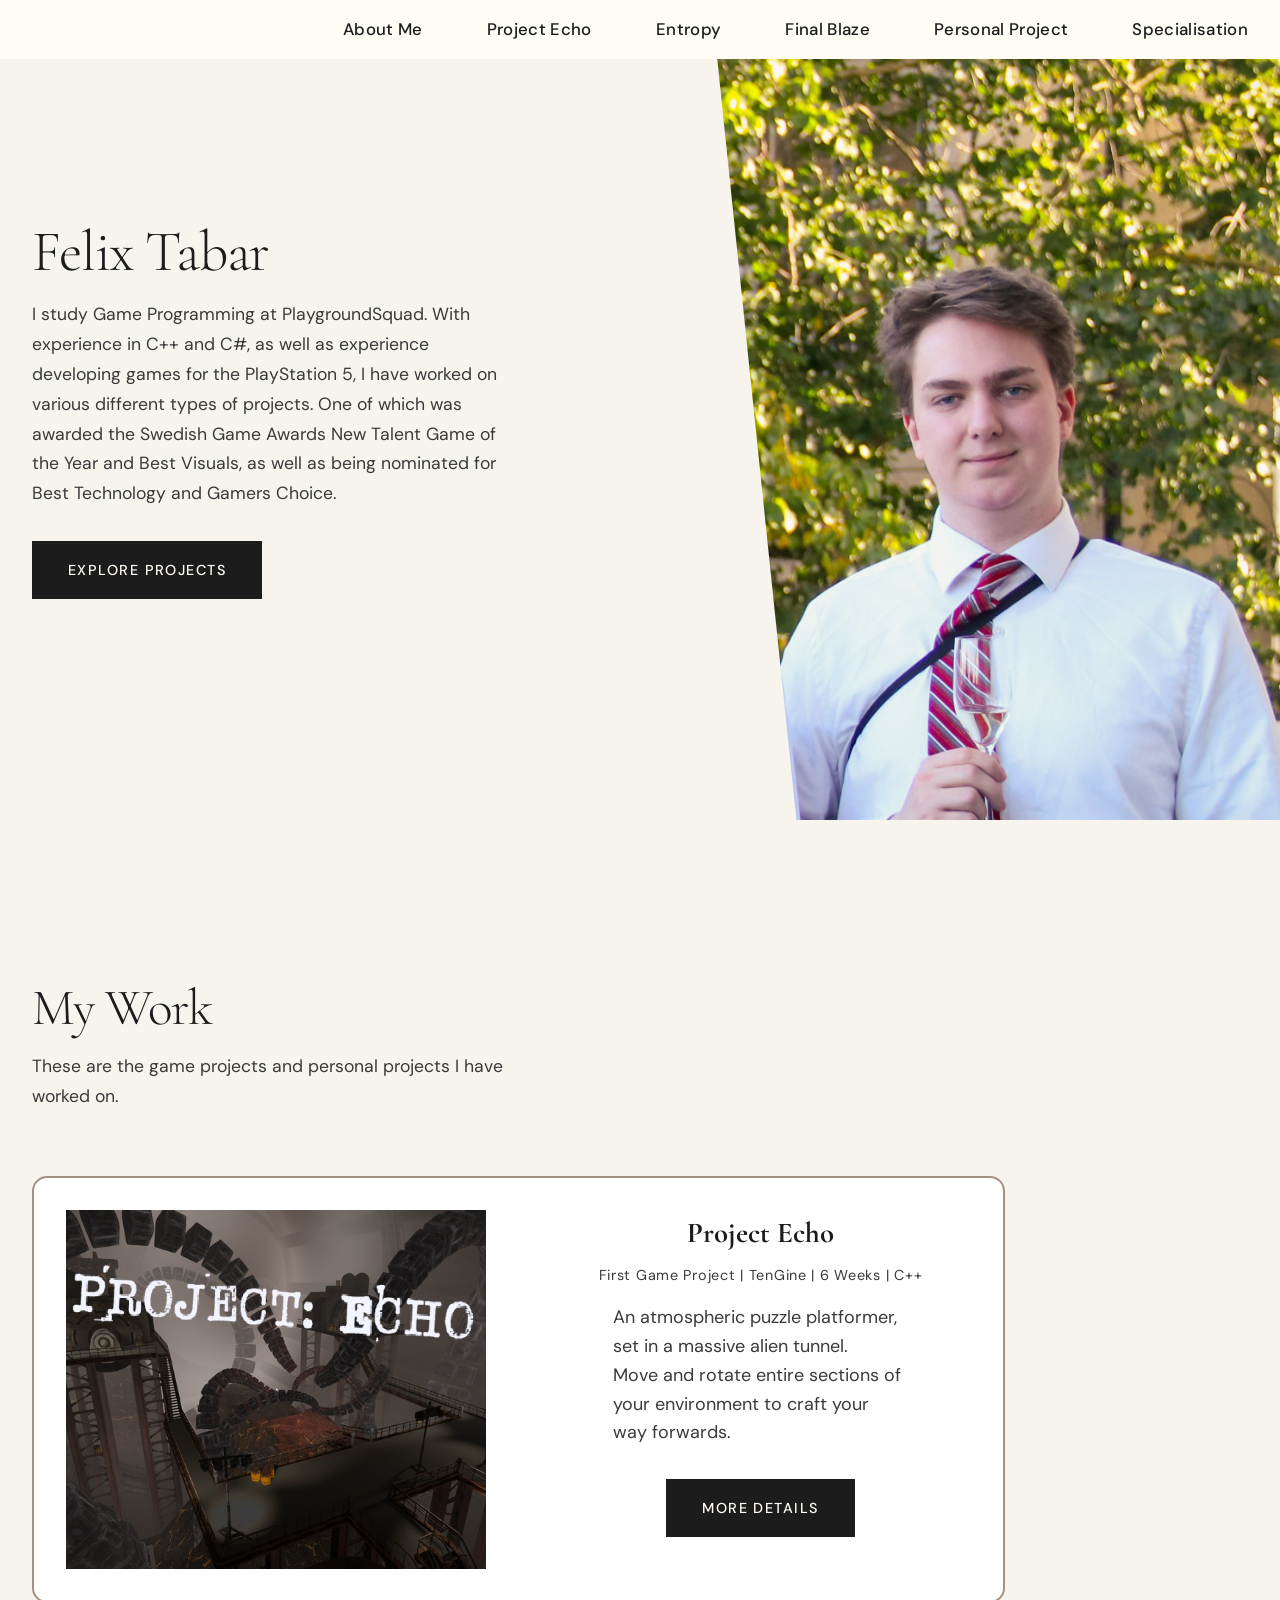
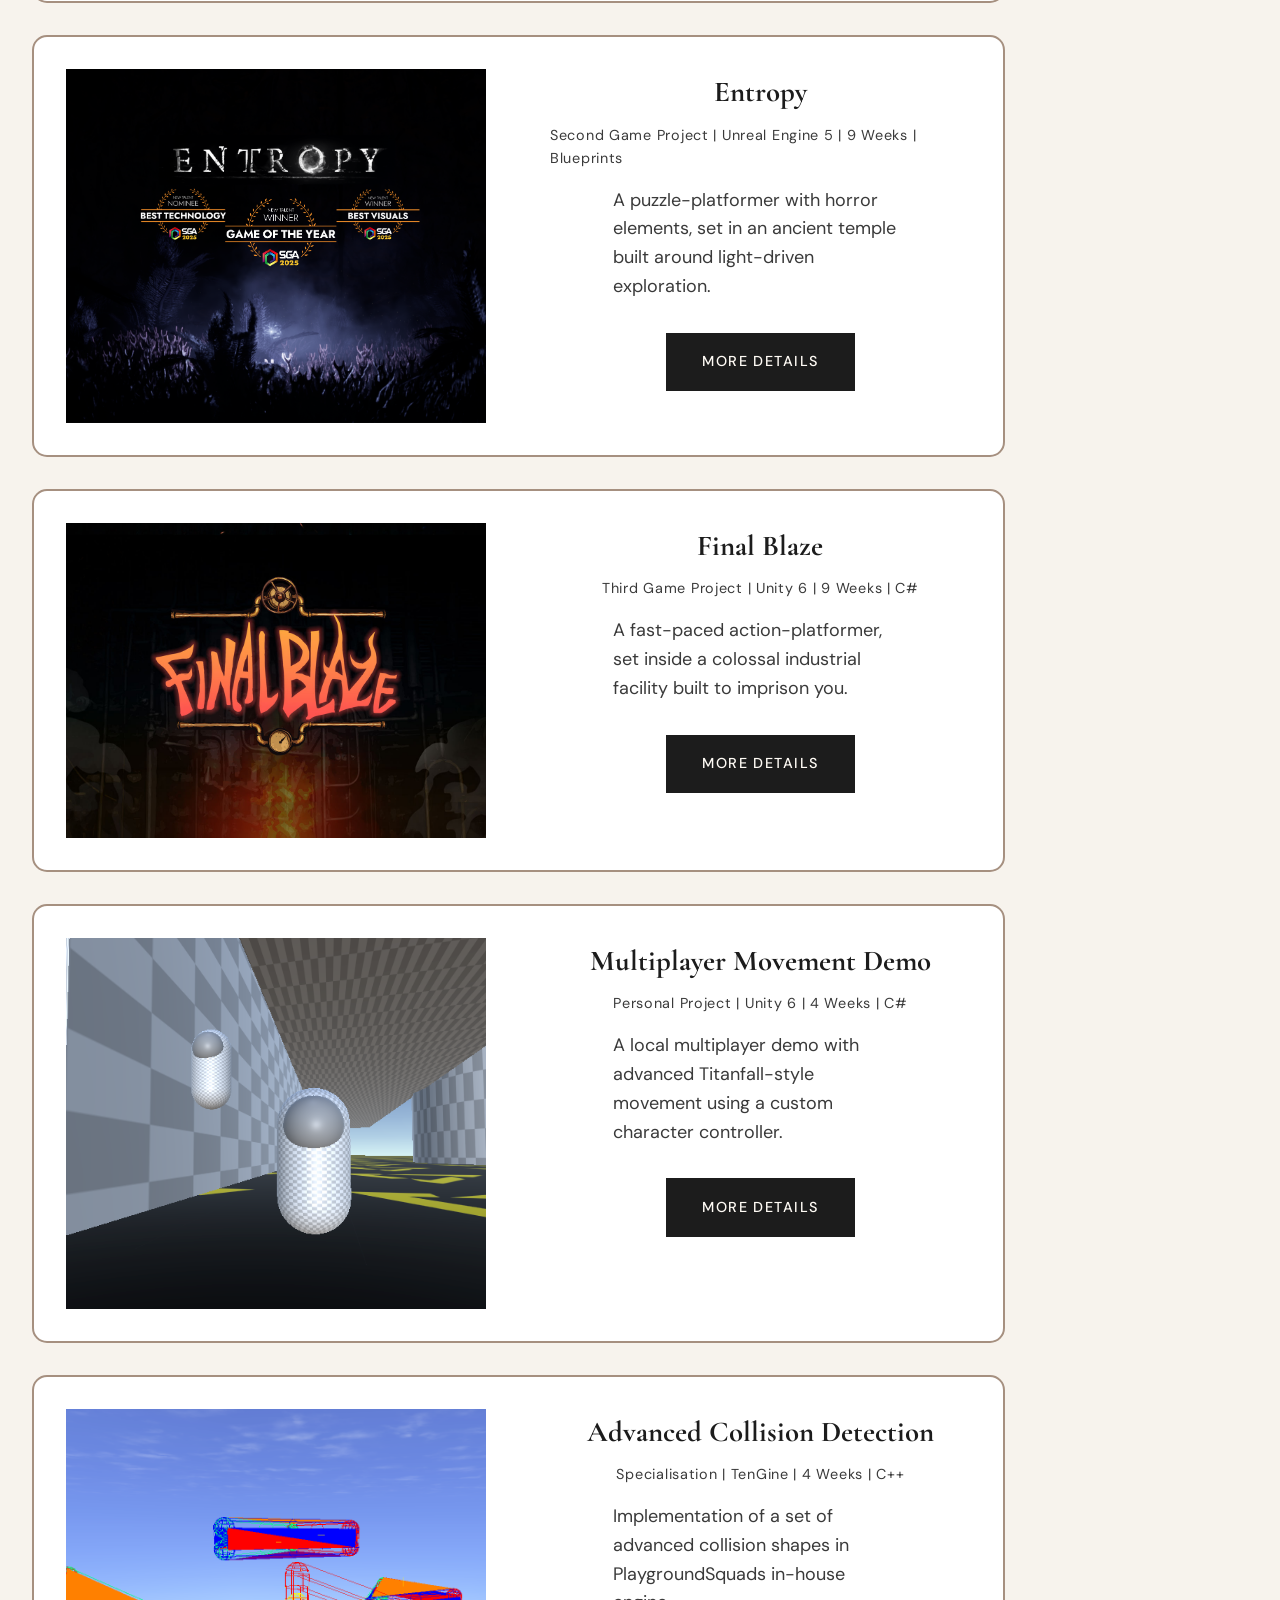
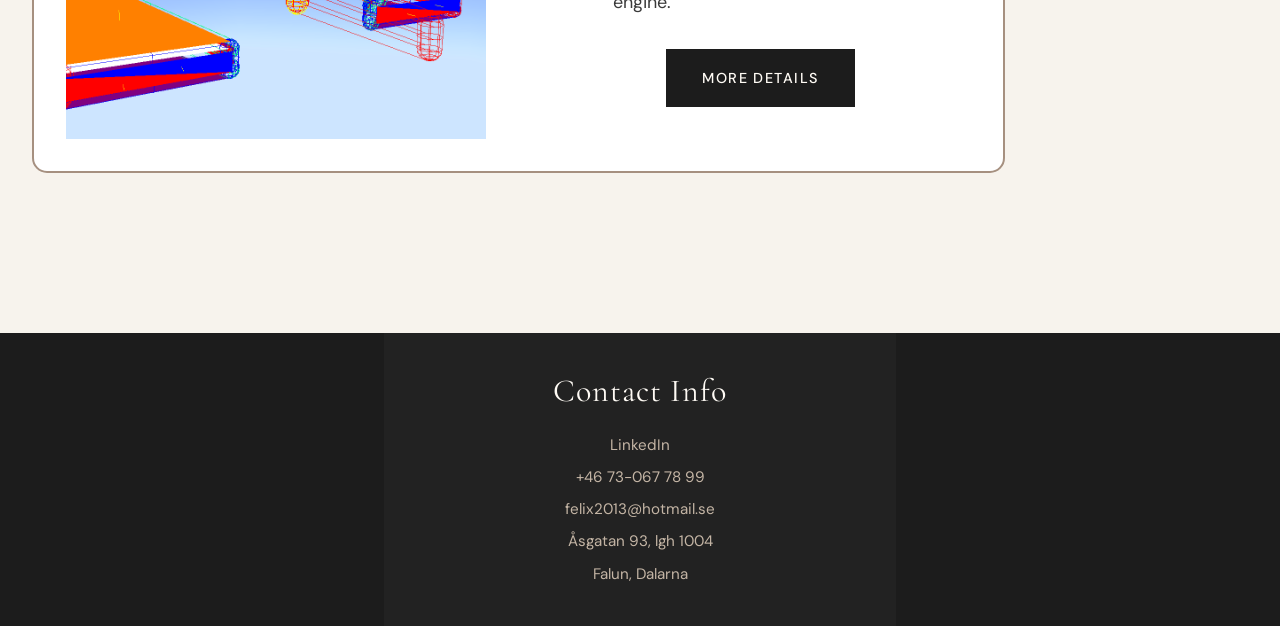
==== commit f0ae773b: "removed minor duplicate description" ====
--- a/index.html
+++ b/index.html
@@ -194,7 +194,7 @@
 
         <div class="collection-text">
             <h3 class="collection-title">Advanced Collision Detection</h3>
-            <p class="collection-subtitle">Specialisation | TenGine C++ | 4 Weeks | C++</p>
+            <p class="collection-subtitle">Specialisation | TenGine | 4 Weeks | C++</p>
 
             <p class="collection-description">
                 Implementation of a set of advanced collision shapes in PlaygroundSquads in-house engine.
